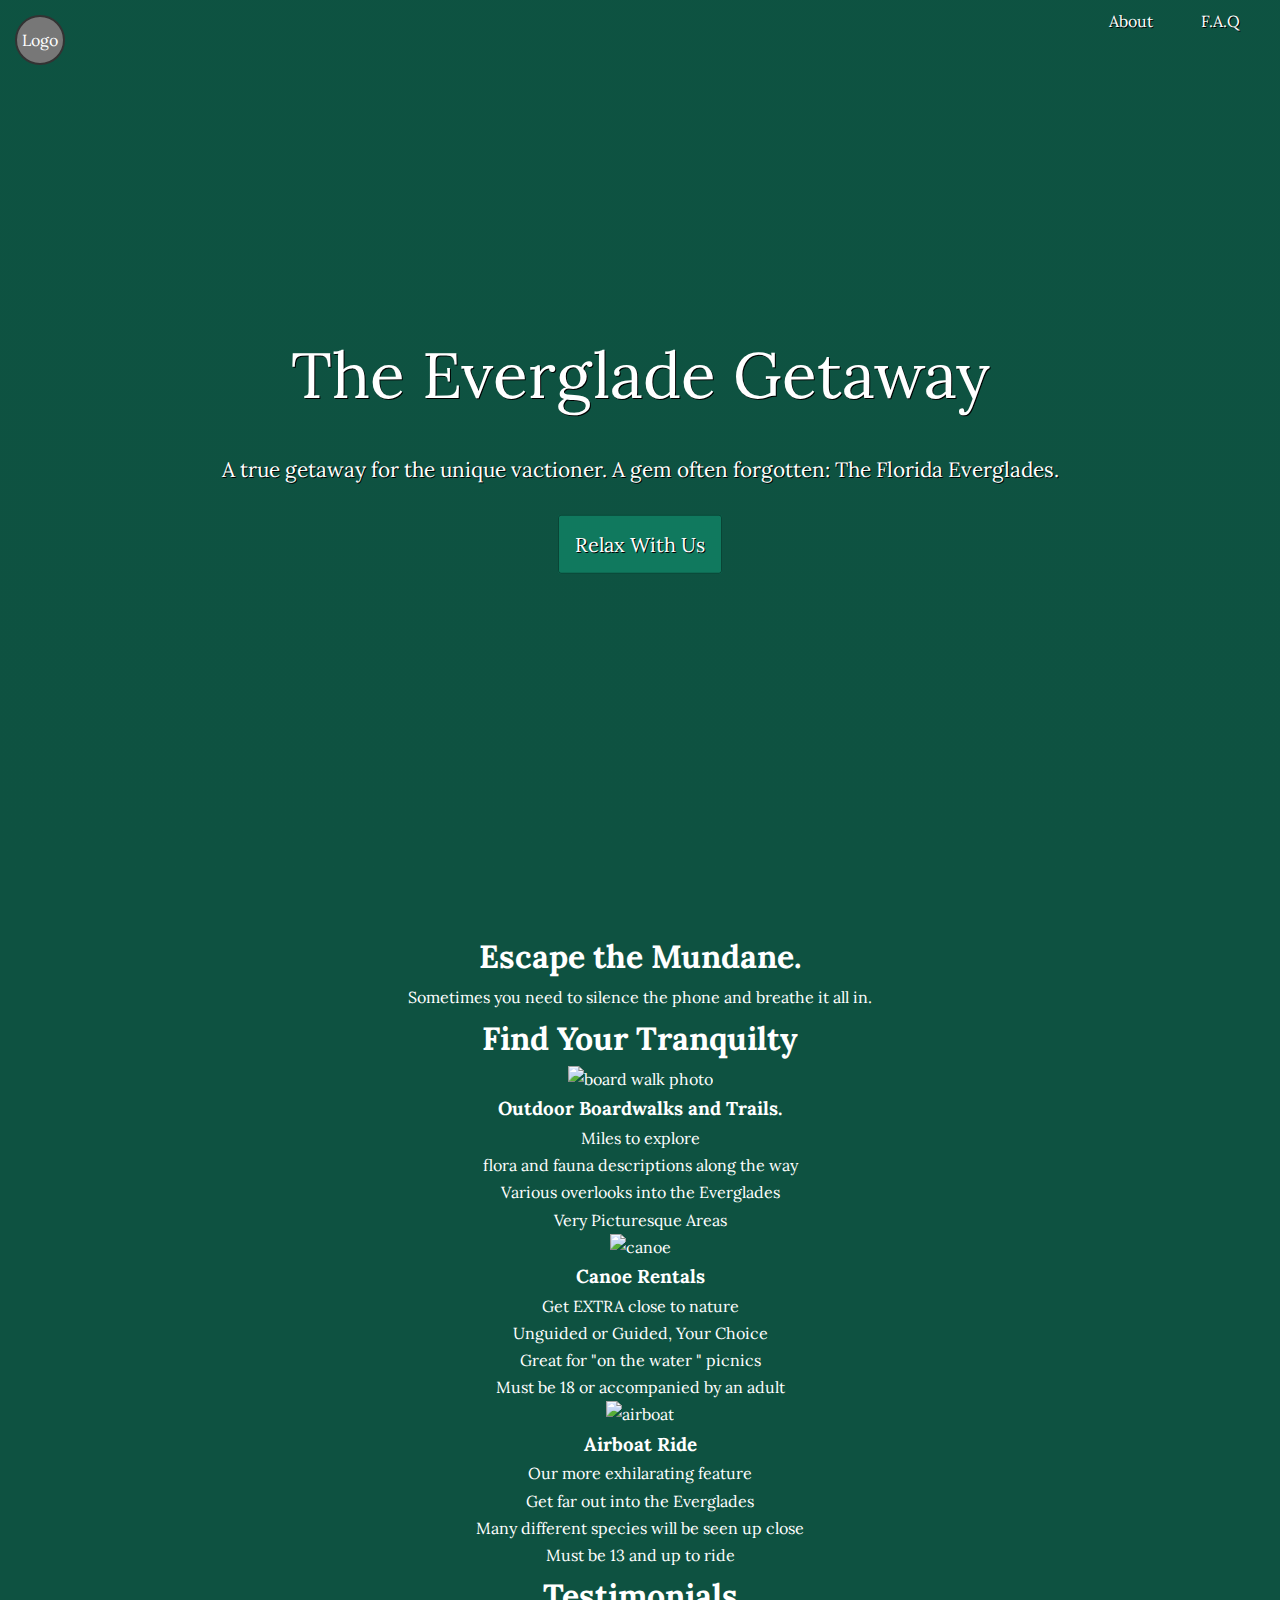
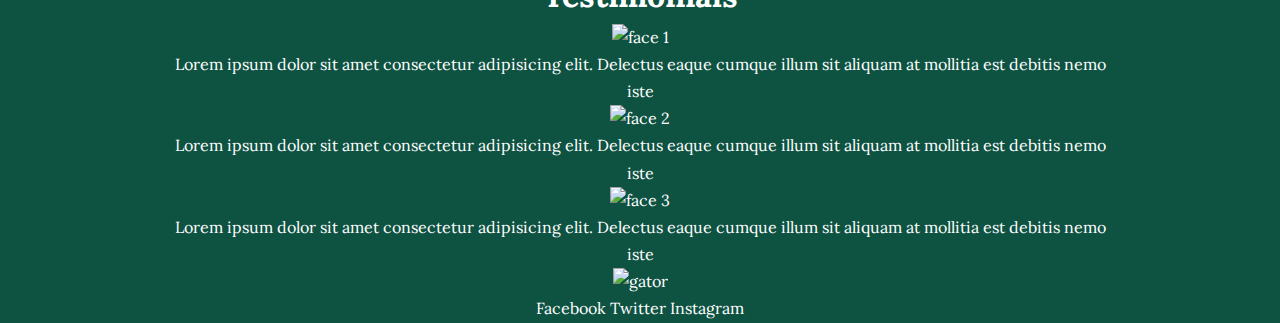
==== unit_3/index.html @ 92b28587 "Add files via upload" ====
<!DOCTYPE html>
<html lang="en">

<head>
    <meta charset="UTF-8">
    <meta name="viewport" content="width=device-width, initial-scale=1.0">
    <meta http-equiv="X-UA-Compatible" content="ie=edge">
    <link href="https://fonts.googleapis.com/css?family=Lora:400,700" rel="stylesheet">
    <link rel="stylesheet" type="text/css" href="css/style.css">
    <title>The Everglade Getaway</title>
</head>

<body>



    <header class="main-header">
        <div class="logo">
            <p class="logo_txt">Logo
                <p></p>
        </div>
        <nav class="main-nav">
            <ul>
                <a href="faq.html">F.A.Q</a>
                <a id="about-border" href="about.html">About</a>
            </ul>
        </nav>
        <div id="main-header__content">
            <h1>The Everglade Getaway</h1>
            <p>A true getaway for the unique vactioner. A gem often forgotten: The Florida Everglades. </p>
            <a class="btn" href="#">Relax With Us</a>
        </div>

    </header>



    <div class="center_wrapper">
        <div>
            <section class="who_we_are">
                <h1>Escape the Mundane.</h1>
                <p>Sometimes you need to silence the phone and breathe it all in. </p>
            </section>
        </div>

        <div>
            <section>
                <h1>Find Your Tranquilty</h1>

                <div class="offer_pic">
                    <img src="assets/resized_walk.jpg" alt="board walk photo">
                    <div>
                        <h3>Outdoor Boardwalks and Trails.</h3>
                        <ul>
                            <li>Miles to explore</li>
                            <li>flora and fauna descriptions along the way</li>
                            <li>Various overlooks into the Everglades</li>
                            <li>Very Picturesque Areas</li>

                        </ul>
            </section>

            <section>
                <img src="assets/resized_canoe.jpg " alt="canoe">
                <h3>Canoe Rentals</h3>
                <ul>
                    <li>Get EXTRA close to nature</li>
                    <li>Unguided or Guided, Your Choice </li>
                    <li>Great for "on the water " picnics</li>
                    <li>Must be 18 or accompanied by an adult</li>
                </ul>
            </section>

            <section>
                <img src="assets/resized_airboat.jpg" alt="airboat">
                <h3>Airboat Ride</h3>
                <ul>
                    <li>Our more exhilarating feature</li>
                    <li>Get far out into the Everglades</li>
                    <li>Many different species will be seen up close</li>
                    <li>Must be 13 and up to ride</li>
                </ul>
            </section>

            <div>
                <h1>Testimonials</h1>

                <section>
                    <img src="# " alt="face 1">
                    <p>Lorem ipsum dolor sit amet consectetur adipisicing elit. Delectus eaque cumque illum sit aliquam at mollitia
                        est debitis nemo iste</p>
                </section>

                <section>
                    <img src="# " alt="face 2">
                    <p>Lorem ipsum dolor sit amet consectetur adipisicing elit. Delectus eaque cumque illum sit aliquam at mollitia
                        est debitis nemo iste</p>
                </section>

                <section>
                    <img src="# " alt="face 3">
                    <p>Lorem ipsum dolor sit amet consectetur adipisicing elit. Delectus eaque cumque illum sit aliquam at mollitia
                        est debitis nemo iste</p>
                </section>
            </div>

            <div>
                <footer class="footer">
                    <img src="assets/resized_footer.jpg" alt="gator">
                    <section>
                        <a href="# ">Facebook</a>
                        <a href="# ">Twitter</a>
                        <a href="# ">Instagram</a>

                    </section>


                </footer>
            </div>
            </div>
            </div>

</body>

</html>
---- unit_3/css/style.css ----
* {
    margin: 0;
    padding: 0;
    box-sizing: border-box;
}

body {
    background-color: #0e5241;
    color: #fff;
    font-family: 'Lora', serif;
    font-size: 16px;
    font-weight: 400;
    line-height: 1.7;
    text-align: center;
}

.logo {
    border: 2px solid #333;
    border-radius: 50%;
    width: 50px;
    height: 50px;
    position: absolute;
    top: 15px;
    left: 15px;
    background-color: #777;
    text-align: center;
}

.logo_txt {
    margin: 10px auto;
}

.main-nav a {
    display: block;
    float: right;
    padding: .5rem;
    text-decoration: none;
    color: #fff;
    margin-right: 2rem;
    text-shadow: 1px 1px black;
}

.main-nav a:hover {
    transform: translateY(-2px);
    text-shadow: 2px 2px black;
}

.main-header {
    height: 98vh;
    background-image: linear-gradient(to bottom, hsla(165, 71%, 19%, 0.733), rgba(255, 255, 255, 0.0)), url(../assets/hero.jpg);
    background-size: cover;
    background-position: bottom;
    position: relative;
}

#main-header__content {
    width: 100%;
    position: absolute;
    top: 50%;
    left: 0;
    text-align: center;
    transform: translateY(-50%);
    padding: 1rem;
    text-shadow: 1px 1px black;
}

#main-header__content h1 {
    font-size: 4rem;
    font-weight: 200;
    margin-bottom: 1.4rem;
}

#main-header__content p {
    font-size: 1.3rem;
    font-weight: 100;
    margin-bottom: 2.5rem;
}

.btn {
    background-color: #10795e;
    color: #FFF;
    text-decoration: none;
    border-radius: 3px;
    padding: 1rem;
    margin: 6rem;
    font-size: 20px;
    border: rgba(0, 0, 0, 0.432) solid 1px;
}

.btn:hover {
    background-color: rgb(7, 82, 63)
}

.center_wrapper{
    width: 960px;
    
    height: 400px;
    margin-right: auto;
    margin-left: auto;
    margin-top: 3rem;
}

li {
    list-style: none;
}

a {
    text-decoration: none;
    color: #fff;
}

.footer{
  height: auto;
    width: 100%;
    background-image: url(..assets/footer.jpg);
    background-size: cover;
    background-position: center;
    z-index: 10;
}
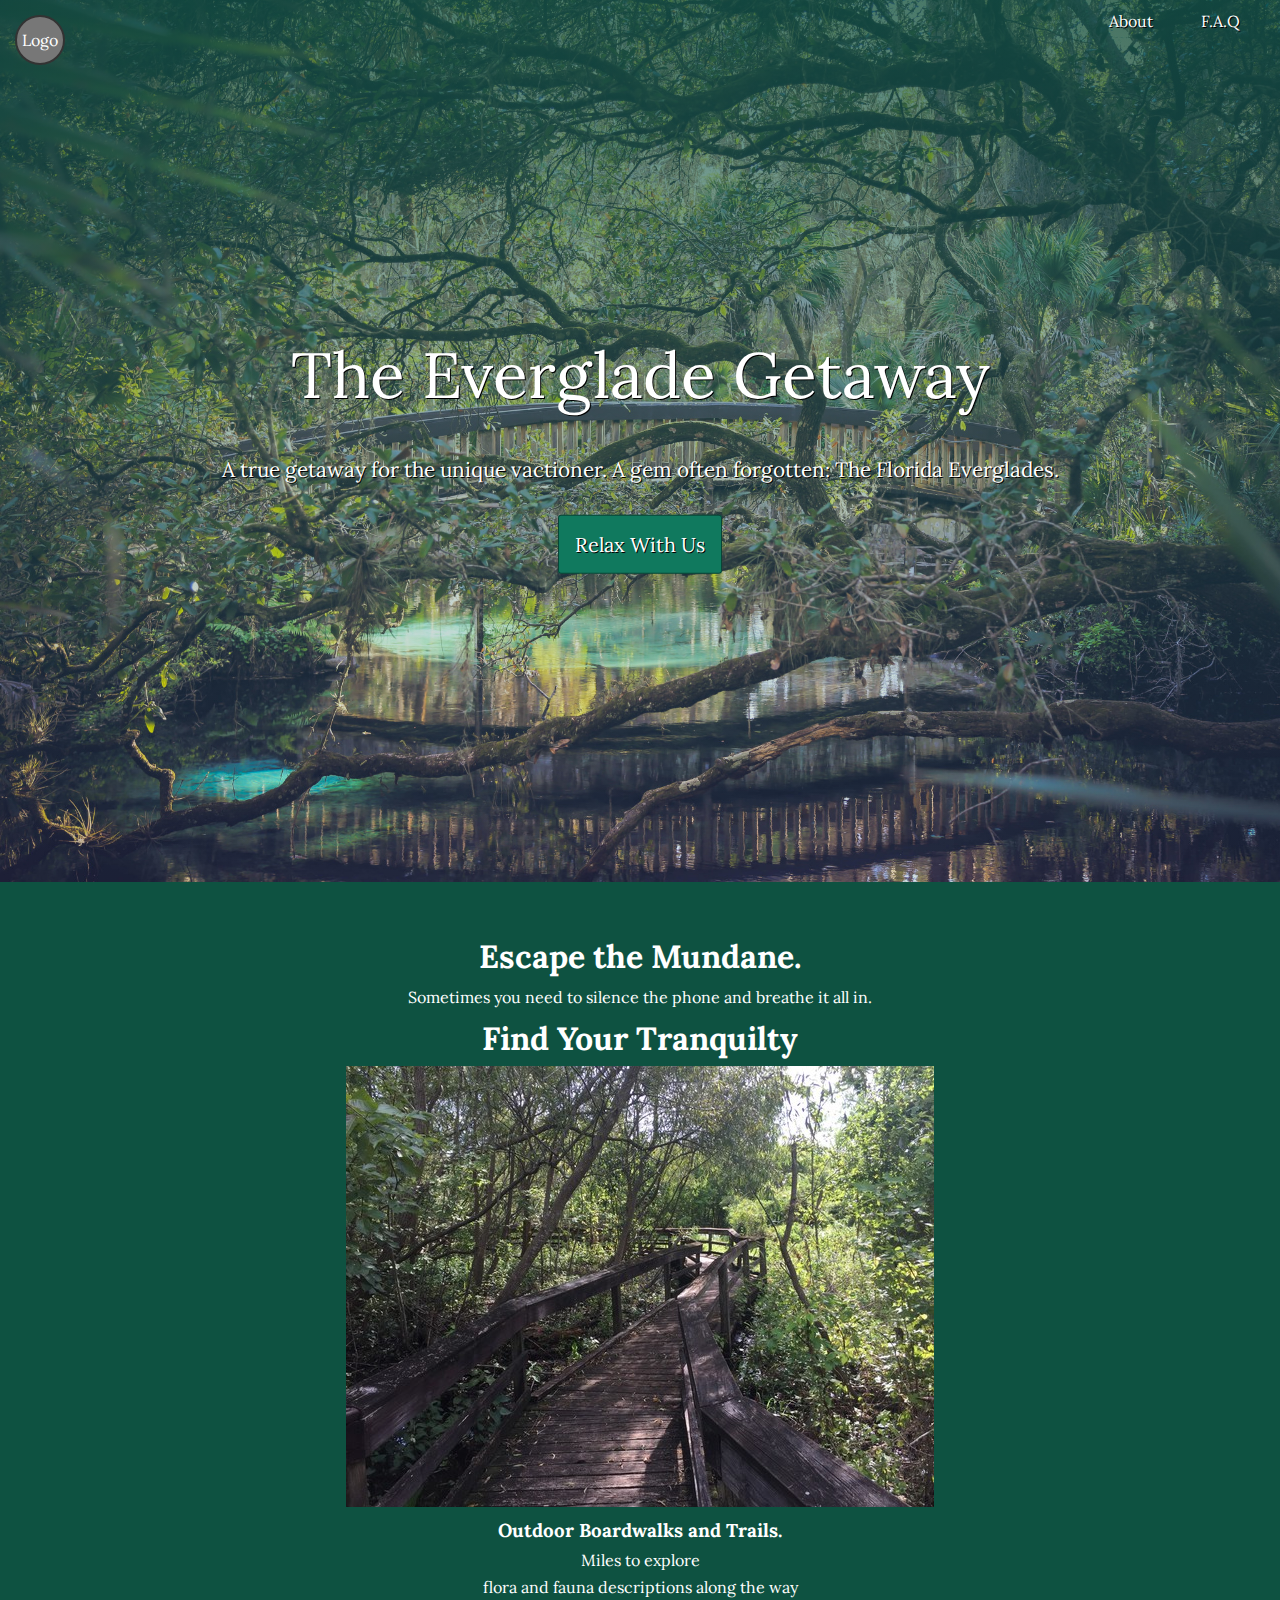
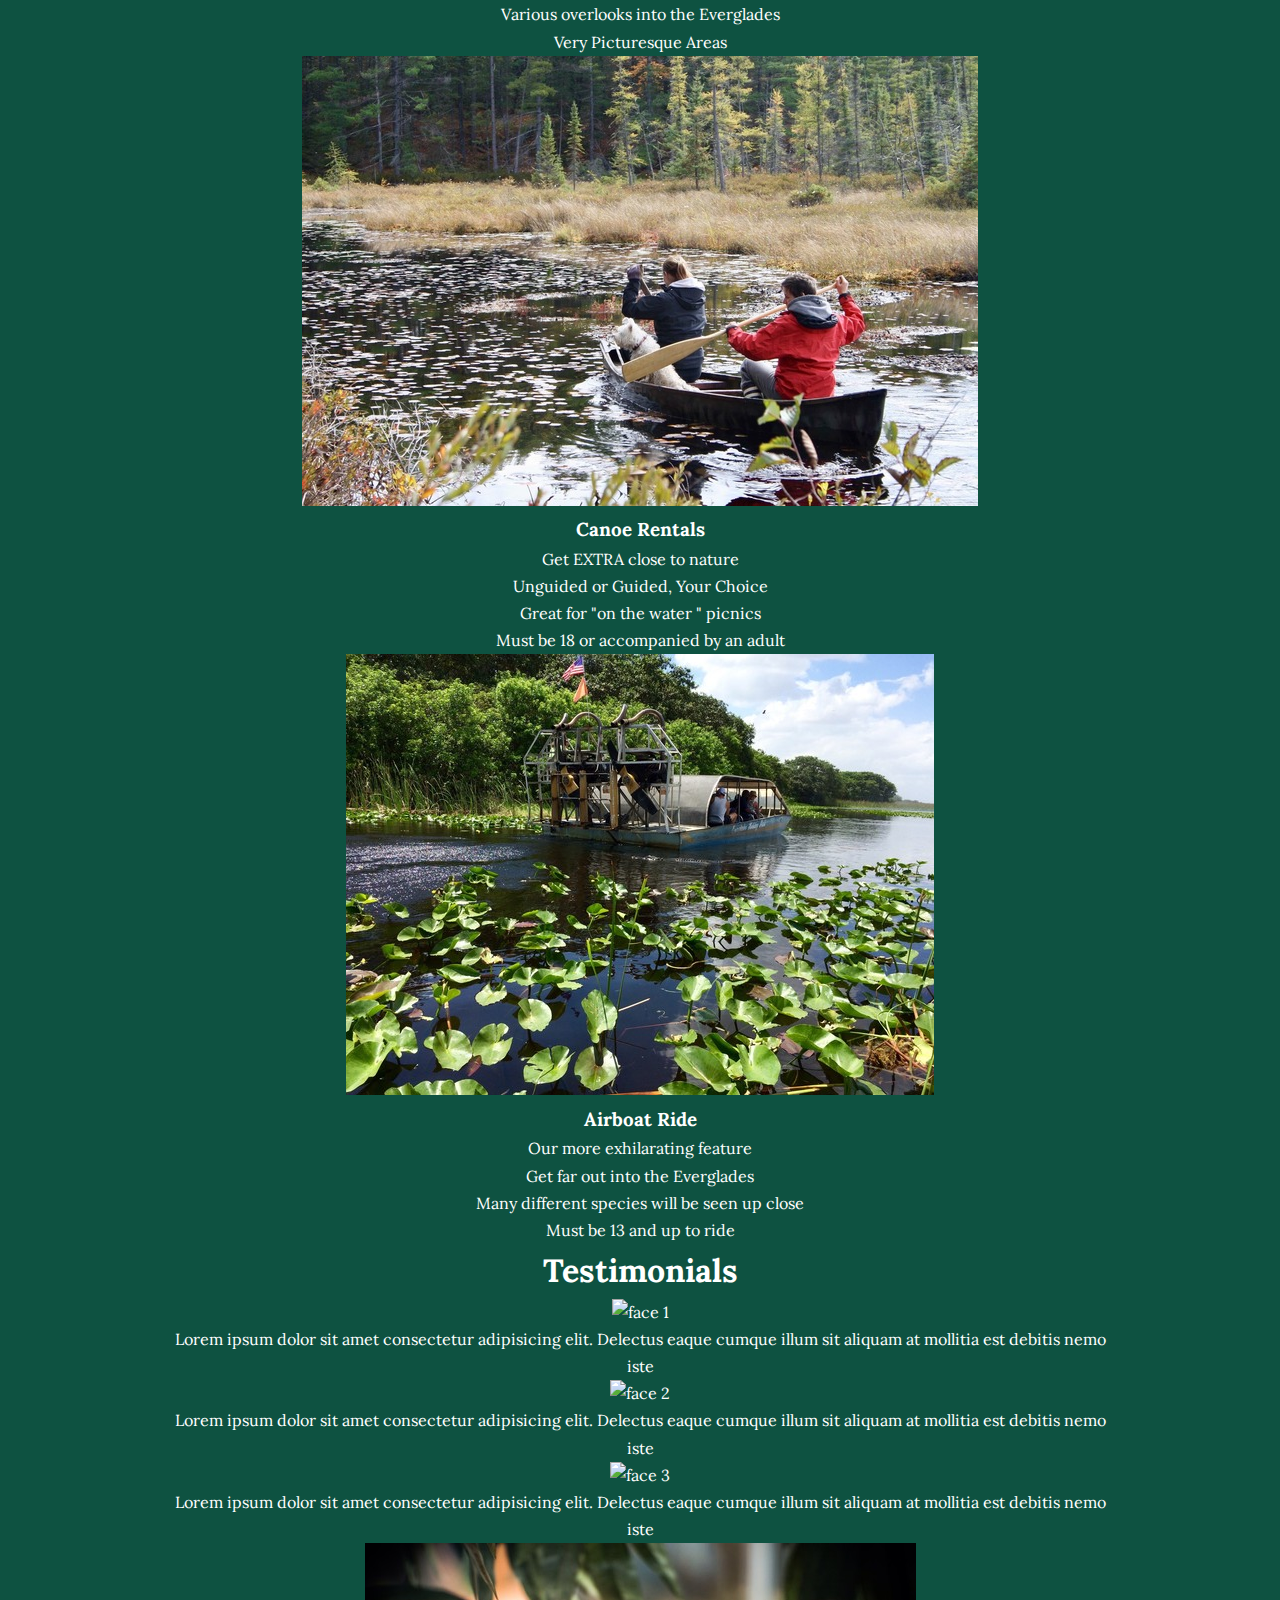
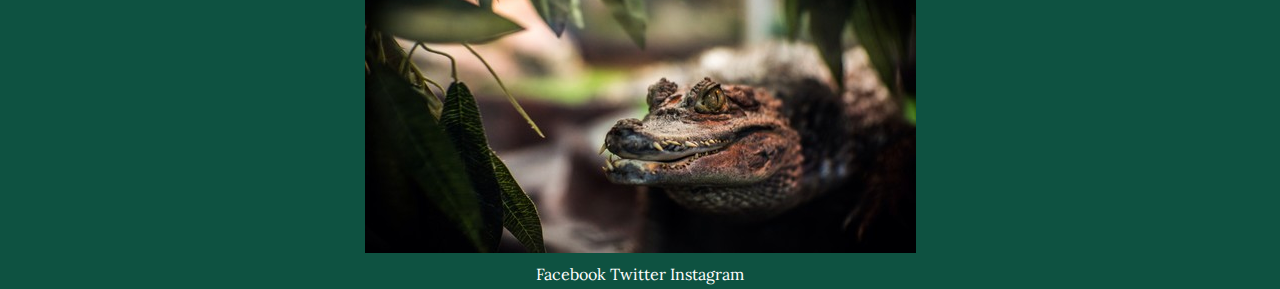
==== commit d3723b8a: "Add files via upload" ====
--- a/unit_3/index.html
+++ b/unit_3/index.html
@@ -48,7 +48,7 @@
                 <h1>Find Your Tranquilty</h1>
 
                 <div class="offer_pic">
-                    <img src="assets/resized_walk.jpg" alt="board walk photo">
+                    <img src="images/resized_walk.jpg" alt="board walk photo">
                     <div>
                         <h3>Outdoor Boardwalks and Trails.</h3>
                         <ul>
@@ -61,7 +61,7 @@
             </section>
 
             <section>
-                <img src="assets/resized_canoe.jpg " alt="canoe">
+                <img src="images/resized_canoe.jpg " alt="canoe">
                 <h3>Canoe Rentals</h3>
                 <ul>
                     <li>Get EXTRA close to nature</li>
@@ -72,7 +72,7 @@
             </section>
 
             <section>
-                <img src="assets/resized_airboat.jpg" alt="airboat">
+                <img src="images/resized_airboat.jpg" alt="airboat">
                 <h3>Airboat Ride</h3>
                 <ul>
                     <li>Our more exhilarating feature</li>
@@ -106,7 +106,7 @@
 
             <div>
                 <footer class="footer">
-                    <img src="assets/resized_footer.jpg" alt="gator">
+                    <img src="images/resized_footer.jpg" alt="gator">
                     <section>
                         <a href="# ">Facebook</a>
                         <a href="# ">Twitter</a>
--- a/unit_3/css/style.css
+++ b/unit_3/css/style.css
@@ -47,7 +47,7 @@
 
 .main-header {
     height: 98vh;
-    background-image: linear-gradient(to bottom, hsla(165, 71%, 19%, 0.733), rgba(255, 255, 255, 0.0)), url(../assets/hero.jpg);
+    background-image: linear-gradient(to bottom, hsla(165, 71%, 19%, 0.733), rgba(255, 255, 255, 0.0)), url(../images/hero.jpg);
     background-size: cover;
     background-position: bottom;
     position: relative;
@@ -91,9 +91,8 @@
     background-color: rgb(7, 82, 63)
 }
 
-.center_wrapper{
+.center_wrapper {
     width: 960px;
-    
     height: 400px;
     margin-right: auto;
     margin-left: auto;
@@ -109,10 +108,9 @@
     color: #fff;
 }
 
-.footer{
-  height: auto;
+.footer {
+    height: auto;
     width: 100%;
-    background-image: url(..assets/footer.jpg);
     background-size: cover;
     background-position: center;
     z-index: 10;
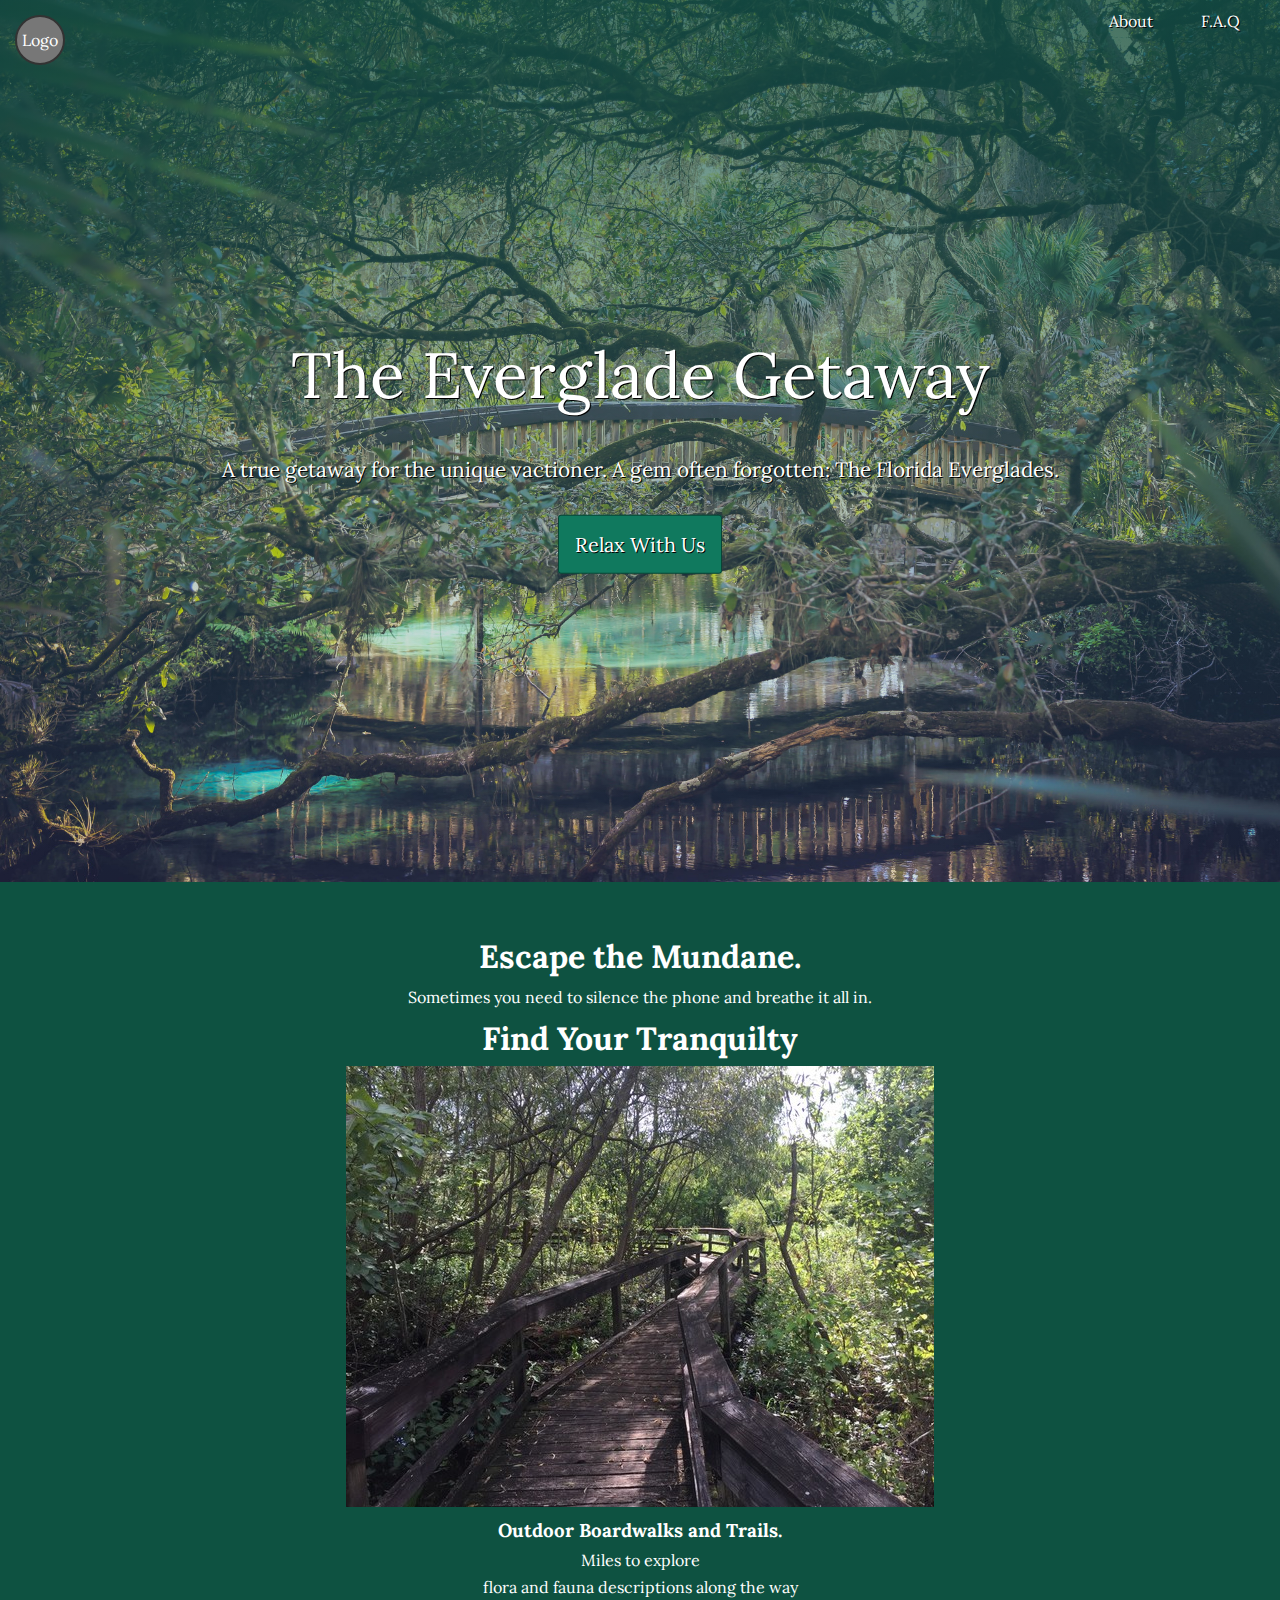
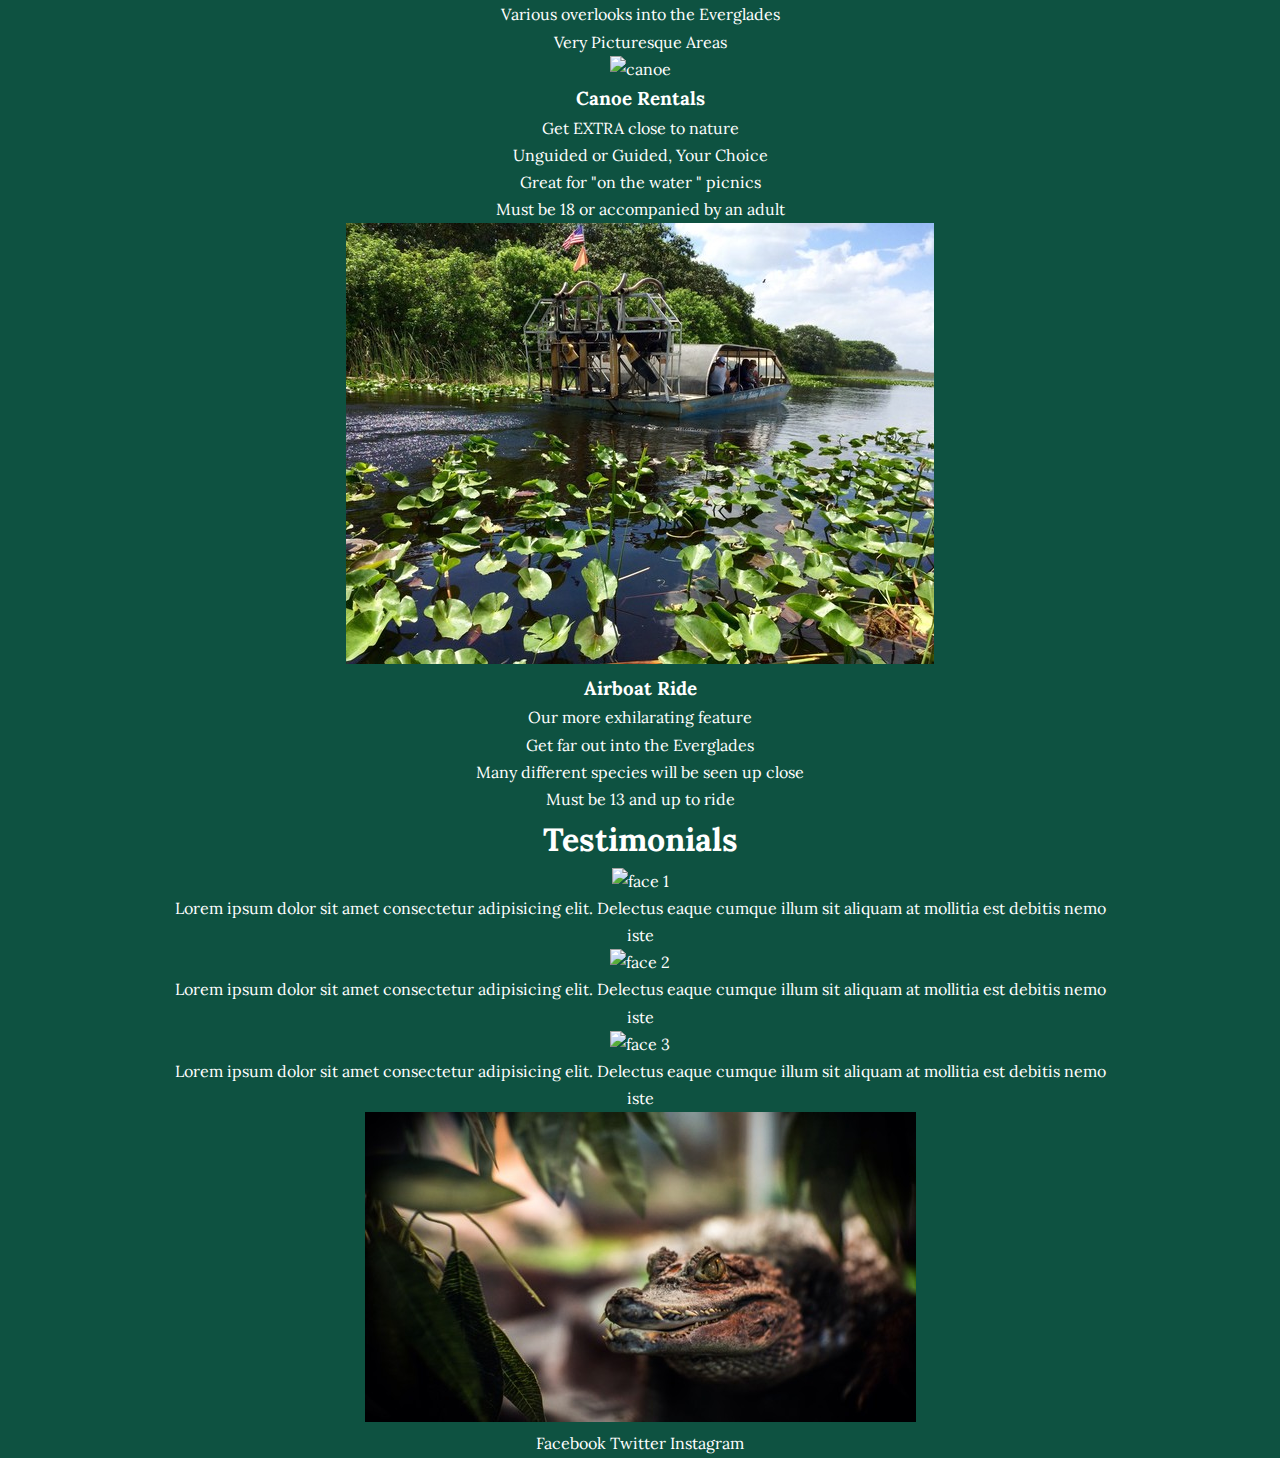
==== commit a3267611: "Update index.html" ====
--- a/unit_3/index.html
+++ b/unit_3/index.html
@@ -61,7 +61,7 @@
             </section>
 
             <section>
-                <img src="images/resized_canoe.jpg " alt="canoe">
+                <img src="..images/resized_canoe.jpg " alt="canoe">
                 <h3>Canoe Rentals</h3>
                 <ul>
                     <li>Get EXTRA close to nature</li>
@@ -122,4 +122,4 @@
 
 </body>
 
-</html>+</html>
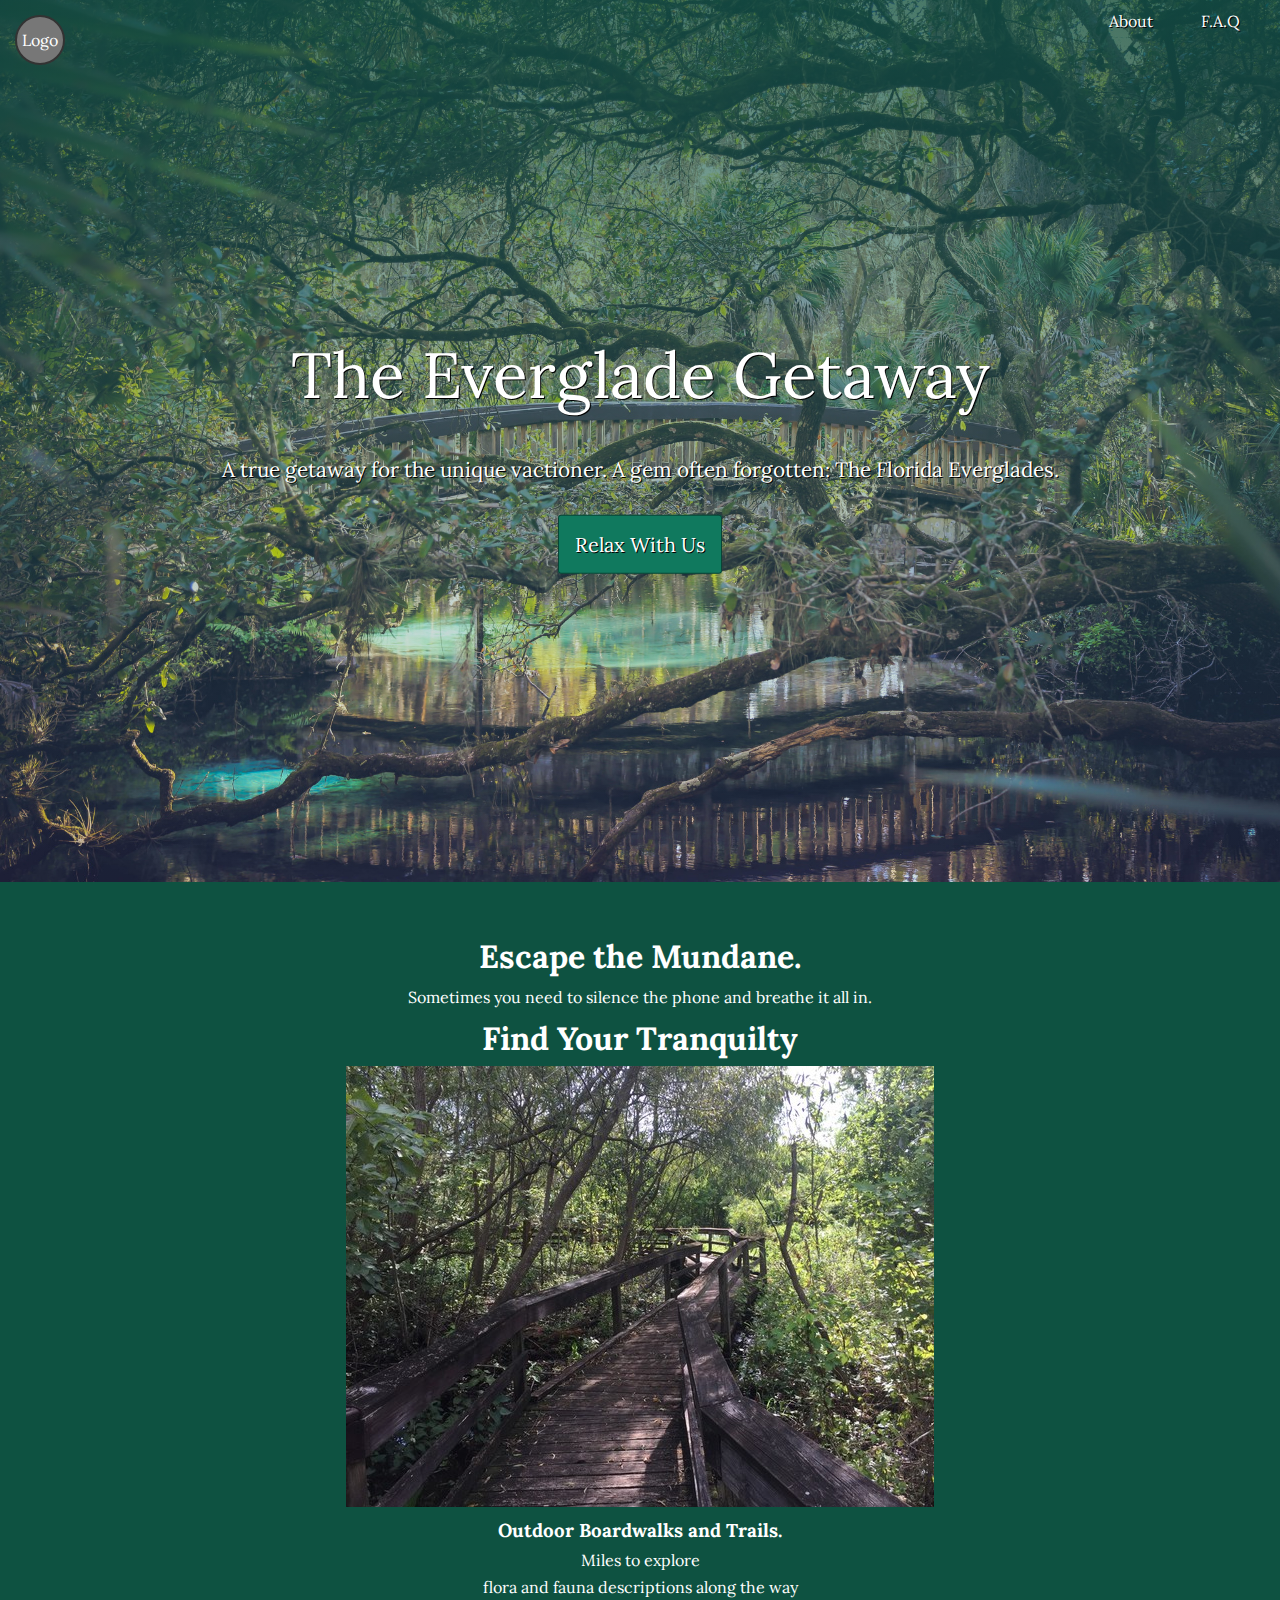
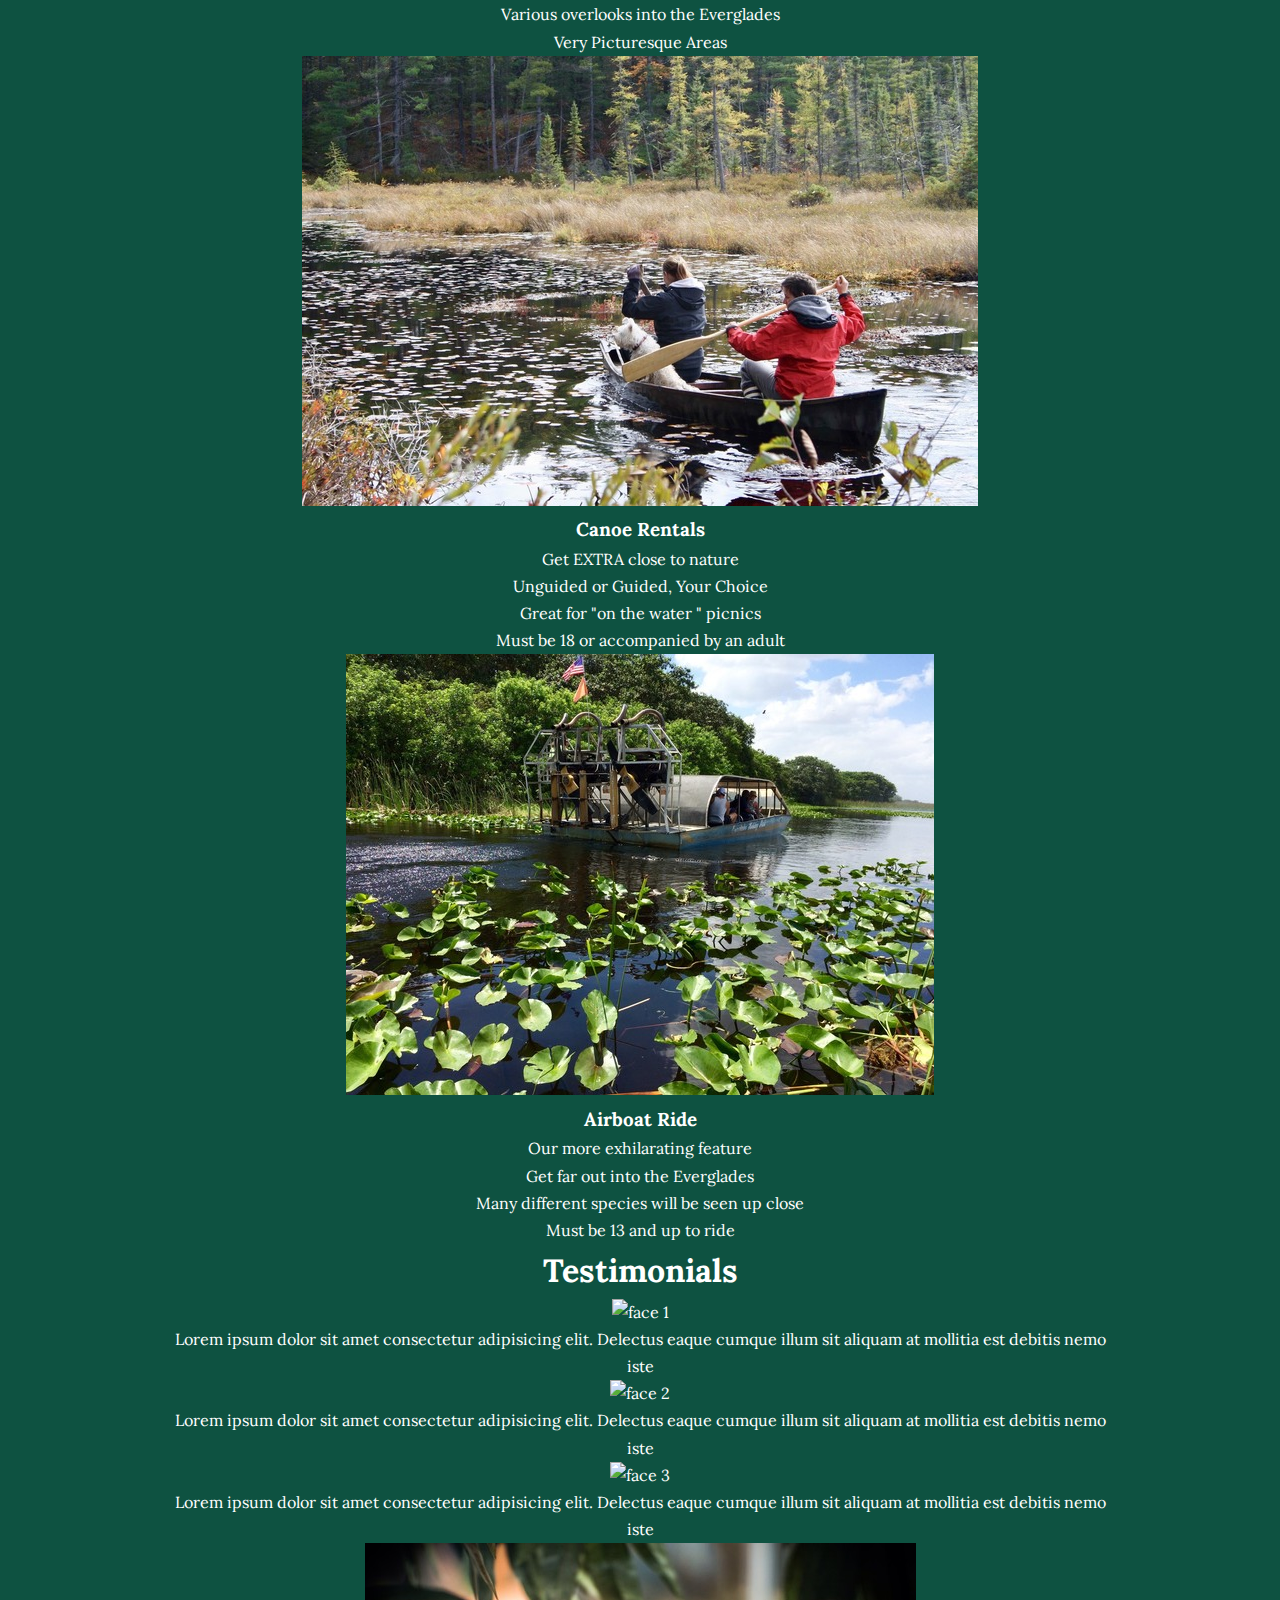
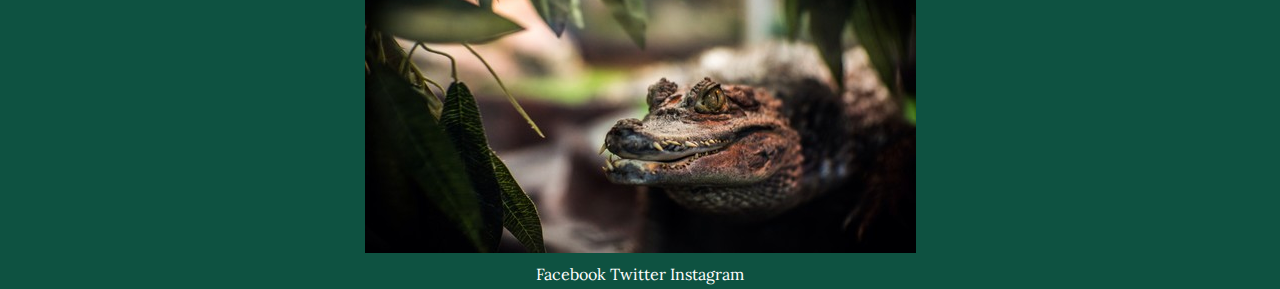
==== commit d0e5662a: "Update index.html" ====
--- a/unit_3/index.html
+++ b/unit_3/index.html
@@ -61,7 +61,7 @@
             </section>
 
             <section>
-                <img src="..images/resized_canoe.jpg " alt="canoe">
+                <img src="images/resized_canoe.jpg " alt="canoe">
                 <h3>Canoe Rentals</h3>
                 <ul>
                     <li>Get EXTRA close to nature</li>
